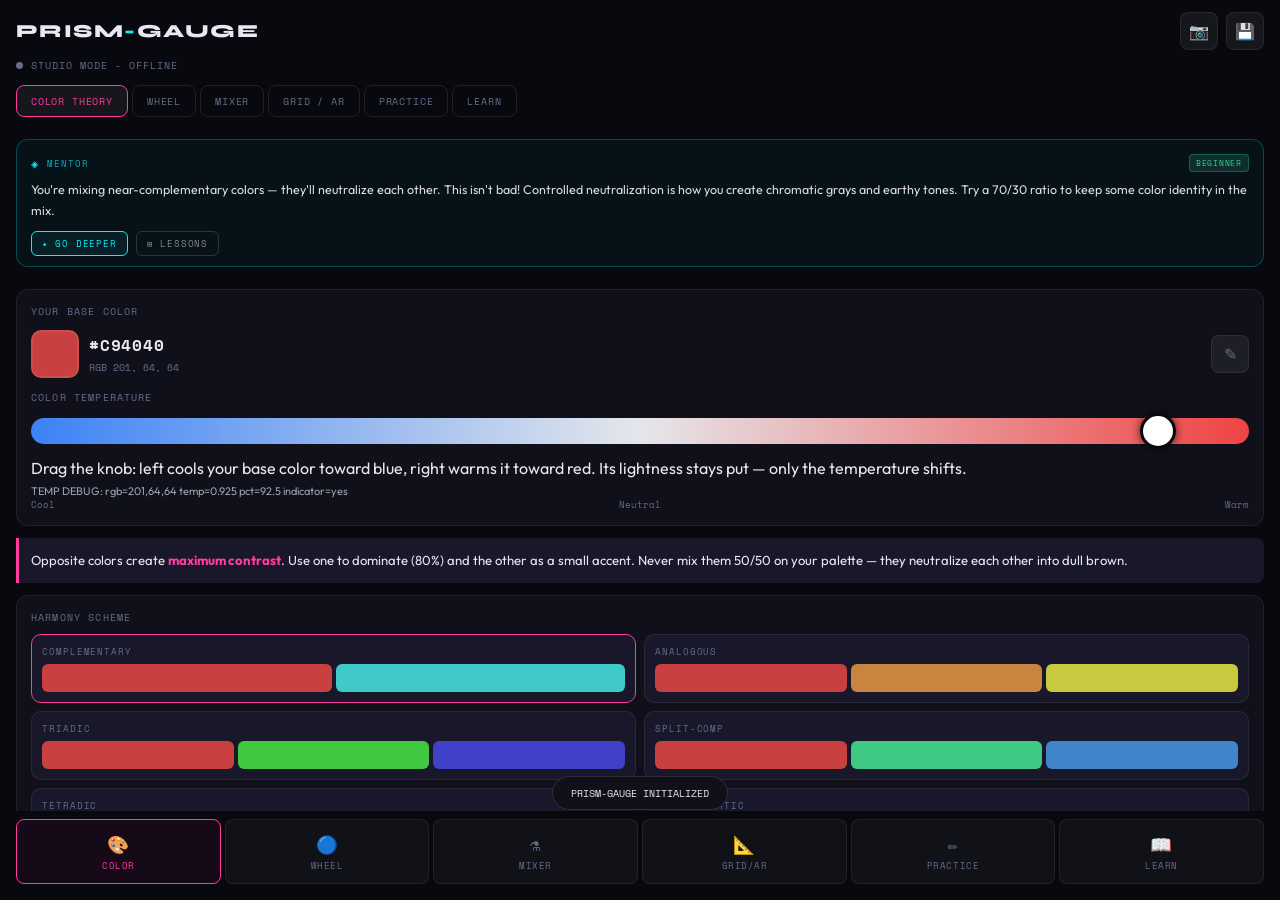
==== index.html @ 40da7574 "Make front-page temperature bar draggable: taller band, bigger knob, drag warms/cools base color" ====
<!DOCTYPE html>
<html lang="en">
<head>
  <meta charset="UTF-8">
  <meta name="viewport" content="width=device-width, initial-scale=1.0, maximum-scale=1.0, user-scalable=no">
  <meta name="apple-mobile-web-app-capable" content="yes">
  <meta name="theme-color" content="#08080f">
  <title>PRISM-GAUGE - Artist Intelligence System</title>
  <link rel="manifest" href="manifest.webmanifest">
  <link rel="icon" type="image/png" href="icons/icon-192.png">
  <link rel="apple-touch-icon" href="icons/icon-192.png">
  <link rel="preconnect" href="https://fonts.googleapis.com">
  <link href="https://fonts.googleapis.com/css2?family=Syne:wght@400;700;800&family=Space+Mono:ital,wght@0,400;0,700;1,400&family=Outfit:wght@300;400;600&display=swap" rel="stylesheet">
  <!-- No three.js: it was loaded from a CDN but never used anywhere in the
       app, and a CDN script is exactly what would break offline use. -->
  <link rel="stylesheet" href="css/tokens.css">
  <link rel="stylesheet" href="css/layout.css">
  <link rel="stylesheet" href="css/components.css?v=tempvisible2">
  <link rel="stylesheet" href="css/practice.css">
  <link rel="stylesheet" href="css/learn.css">

<style>
.temp-bar {
  position: relative !important;
  /* Taller band + a knob that sticks out above and below it, so a finger
     can actually grab it on a phone or tablet. */
  height: 26px !important;
  border-radius: 999px !important;
  overflow: visible !important;
  background: linear-gradient(90deg, #3b82f6 0%, #e5e7eb 50%, #ef4444 100%) !important;
  margin: 14px 0 !important;
  width: 100% !important;
  touch-action: none !important;
  cursor: grab !important;
}
.temp-bar:active { cursor: grabbing !important; }

#temp-indicator {
  position: absolute !important;
  top: 50% !important;
  /* left is set by JavaScript — do NOT add left here */
  width: 36px !important;
  height: 36px !important;
  border-radius: 50% !important;
  background: white !important;
  border: 3px solid #08080f !important;
  box-shadow: 0 0 10px rgba(0, 0, 0, 0.7) !important;
  pointer-events: auto !important;
  touch-action: none !important;
  transform: translate(-50%, -50%) !important;
  transition: left 0.4s ease !important;
  z-index: 99 !important;
}
#temp-indicator.temp-dragging { transition: none !important; }

/* ── MENTOR CARD ──────────────────────────────────────── */
.mentor-card {
  background: rgba(0,242,255,0.04);
  border: 1px solid rgba(0,242,255,0.25);
  border-radius: 12px;
  padding: 14px 14px 10px;
  margin: 10px 0;
  position: relative;
  transition: border-color 0.3s ease, box-shadow 0.3s ease;
}
.mentor-card.mentor-pulse {
  animation: mentor-pulse-anim 0.6s ease-out;
}
@keyframes mentor-pulse-anim {
  0%   { border-color: rgba(0,242,255,0.9); box-shadow: 0 0 16px rgba(0,242,255,0.35); }
  100% { border-color: rgba(0,242,255,0.25); box-shadow: none; }
}

.mentor-header {
  display: flex;
  align-items: center;
  gap: 8px;
  margin-bottom: 8px;
}
.mentor-icon {
  font-size: 0.75rem;
  color: var(--cyan, #00f2ff);
  font-family: var(--font-mono, 'Space Mono', monospace);
  letter-spacing: 0.05em;
}
.mentor-label {
  font-family: var(--font-mono, 'Space Mono', monospace);
  font-size: 0.55rem;
  text-transform: uppercase;
  letter-spacing: 0.12em;
  color: var(--cyan, #00f2ff);
  opacity: 0.7;
  flex: 1;
}
.mentor-level-badge {
  font-family: var(--font-mono, 'Space Mono', monospace);
  font-size: 0.48rem;
  letter-spacing: 0.1em;
  padding: 2px 6px;
  border-radius: 4px;
  text-transform: uppercase;
}
.mentor-level-beginner {
  background: rgba(52,211,153,0.15);
  color: #34d399;
  border: 1px solid rgba(52,211,153,0.3);
}
.mentor-level-intermediate {
  background: rgba(251,191,36,0.15);
  color: #fbbf24;
  border: 1px solid rgba(251,191,36,0.3);
}
.mentor-level-advanced {
  background: rgba(239,68,68,0.15);
  color: #ef4444;
  border: 1px solid rgba(239,68,68,0.3);
}

#mentor-tip-text {
  font-family: var(--font-body, 'Outfit', sans-serif);
  font-size: 0.78rem;
  line-height: 1.65;
  color: rgba(255,255,255,0.85);
  margin-bottom: 10px;
}

.mentor-actions {
  display: flex;
  gap: 8px;
  align-items: center;
}

#mentor-deep-btn {
  font-family: var(--font-mono, 'Space Mono', monospace);
  font-size: 0.55rem;
  text-transform: uppercase;
  letter-spacing: 0.1em;
  color: var(--cyan, #00f2ff);
  border: 1px solid var(--cyan, #00f2ff);
  background: rgba(0,242,255,0.06);
  border-radius: 6px;
  padding: 5px 10px;
  cursor: pointer;
  transition: background 0.2s, opacity 0.2s;
  white-space: nowrap;
}
#mentor-deep-btn:hover:not(.mentor-deep-offline) {
  background: rgba(0,242,255,0.15);
}
#mentor-deep-btn.mentor-deep-offline {
  opacity: 0.35;
  cursor: default;
  border-color: rgba(156,163,175,0.4);
  color: rgba(156,163,175,0.6);
}

#mentor-lesson-btn {
  font-family: var(--font-mono, 'Space Mono', monospace);
  font-size: 0.55rem;
  text-transform: uppercase;
  letter-spacing: 0.1em;
  color: rgba(255,255,255,0.5);
  border: 1px solid rgba(255,255,255,0.15);
  background: transparent;
  border-radius: 6px;
  padding: 5px 10px;
  cursor: pointer;
  transition: background 0.2s, color 0.2s;
  white-space: nowrap;
}
#mentor-lesson-btn:hover {
  background: rgba(255,255,255,0.06);
  color: rgba(255,255,255,0.8);
}

/* ── DEEP DIVE RESULT ─────────────────────────────────── */
#mentor-deep-result {
  display: none;
  margin-top: 12px;
  padding-top: 12px;
  border-top: 1px solid rgba(0,242,255,0.15);
  font-family: var(--font-body, 'Outfit', sans-serif);
  font-size: 0.76rem;
  line-height: 1.7;
  color: rgba(255,255,255,0.78);
}
#mentor-deep-result p {
  margin: 0 0 10px;
}
#mentor-deep-result p:last-child {
  margin-bottom: 0;
}
.mentor-thinking {
  color: var(--cyan, #00f2ff);
  opacity: 0.6;
  font-family: var(--font-mono, 'Space Mono', monospace);
  font-size: 0.6rem;
  letter-spacing: 0.08em;
  animation: mentor-blink 1.2s ease-in-out infinite;
}
@keyframes mentor-blink {
  0%,100% { opacity: 0.6; }
  50%      { opacity: 0.2; }
}
.mentor-error {
  color: rgba(239,68,68,0.7);
  font-size: 0.7rem;
}

/* ── LESSON PICKER OVERLAY ────────────────────────────── */
#lesson-picker {
  position: fixed;
  inset: 0;
  z-index: 200;
  background: rgba(8,8,15,0.92);
  backdrop-filter: blur(12px);
  display: flex;
  flex-direction: column;
  padding: 24px 20px 32px;
  transform: translateY(100%);
  transition: transform 0.35s cubic-bezier(0.4,0,0.2,1);
  overflow-y: auto;
}
#lesson-picker.open {
  transform: translateY(0);
}

.lesson-picker-header {
  display: flex;
  align-items: center;
  justify-content: space-between;
  margin-bottom: 6px;
}
.lesson-picker-title {
  font-family: var(--font-display, 'Syne', sans-serif);
  font-size: 1.1rem;
  font-weight: 800;
  letter-spacing: 0.05em;
  color: #fff;
}
.lesson-picker-sub {
  font-family: var(--font-mono, 'Space Mono', monospace);
  font-size: 0.58rem;
  color: rgba(255,255,255,0.35);
  letter-spacing: 0.08em;
  text-transform: uppercase;
  margin-bottom: 22px;
}
#lesson-picker-close {
  background: none;
  border: none;
  color: rgba(255,255,255,0.4);
  font-size: 1.2rem;
  cursor: pointer;
  padding: 4px 8px;
  line-height: 1;
}

.lesson-card {
  background: rgba(255,255,255,0.03);
  border: 1px solid rgba(255,255,255,0.1);
  border-radius: 12px;
  padding: 16px;
  margin-bottom: 12px;
  cursor: pointer;
  transition: border-color 0.2s, background 0.2s, transform 0.15s;
  display: flex;
  gap: 14px;
  align-items: flex-start;
}
.lesson-card:hover, .lesson-card:active {
  border-color: rgba(0,242,255,0.4);
  background: rgba(0,242,255,0.04);
  transform: translateY(-1px);
}
.lesson-card-icon {
  font-size: 1.4rem;
  flex-shrink: 0;
  margin-top: 2px;
  opacity: 0.85;
}
.lesson-card-body {}
.lesson-card-title {
  font-family: var(--font-display, 'Syne', sans-serif);
  font-size: 0.88rem;
  font-weight: 700;
  color: #fff;
  margin-bottom: 4px;
}
.lesson-card-desc {
  font-family: var(--font-body, 'Outfit', sans-serif);
  font-size: 0.72rem;
  line-height: 1.5;
  color: rgba(255,255,255,0.45);
}
.lesson-card-steps {
  font-family: var(--font-mono, 'Space Mono', monospace);
  font-size: 0.5rem;
  color: var(--cyan, #00f2ff);
  opacity: 0.6;
  text-transform: uppercase;
  letter-spacing: 0.1em;
  margin-top: 6px;
}

/* ── LESSON STEP OVERLAY ──────────────────────────────── */
#lesson-overlay {
  position: fixed;
  bottom: 0;
  left: 0;
  right: 0;
  z-index: 210;
  background: rgba(8,8,15,0.97);
  border-top: 1px solid rgba(0,242,255,0.2);
  padding: 20px 20px 28px;
  transform: translateY(100%);
  transition: transform 0.35s cubic-bezier(0.4,0,0.2,1);
  max-height: 68vh;
  overflow-y: auto;
}
#lesson-overlay.open {
  transform: translateY(0);
}

.lesson-overlay-header {
  display: flex;
  align-items: center;
  justify-content: space-between;
  margin-bottom: 14px;
}
#lesson-title {
  font-family: var(--font-mono, 'Space Mono', monospace);
  font-size: 0.58rem;
  text-transform: uppercase;
  letter-spacing: 0.12em;
  color: var(--cyan, #00f2ff);
  opacity: 0.7;
}
#lesson-close-btn {
  background: none;
  border: none;
  color: rgba(255,255,255,0.35);
  font-size: 1rem;
  cursor: pointer;
  padding: 2px 6px;
}

.lesson-progress {
  display: flex;
  gap: 5px;
  margin-bottom: 16px;
  align-items: center;
}
.lesson-dot {
  width: 20px;
  height: 3px;
  border-radius: 2px;
  background: rgba(255,255,255,0.15);
  transition: background 0.3s, width 0.3s;
}
.lesson-dot.done {
  background: rgba(0,242,255,0.35);
}
.lesson-dot.active {
  background: var(--cyan, #00f2ff);
  width: 32px;
}

#lesson-step-title {
  font-family: var(--font-display, 'Syne', sans-serif);
  font-size: 1rem;
  font-weight: 700;
  color: #fff;
  margin-bottom: 10px;
  line-height: 1.3;
}
#lesson-step-content {
  font-family: var(--font-body, 'Outfit', sans-serif);
  font-size: 0.8rem;
  line-height: 1.7;
  color: rgba(255,255,255,0.78);
  margin-bottom: 14px;
}
#lesson-step-action {
  background: rgba(0,242,255,0.05);
  border: 1px solid rgba(0,242,255,0.15);
  border-left: 3px solid var(--cyan, #00f2ff);
  border-radius: 8px;
  padding: 10px 12px;
  font-family: var(--font-body, 'Outfit', sans-serif);
  font-size: 0.73rem;
  line-height: 1.55;
  color: rgba(255,255,255,0.65);
  margin-bottom: 18px;
}
.lesson-action-icon {
  color: var(--cyan, #00f2ff);
  margin-right: 4px;
}

.lesson-nav {
  display: flex;
  gap: 10px;
  align-items: center;
}
#lesson-prev-btn {
  font-family: var(--font-mono, 'Space Mono', monospace);
  font-size: 0.58rem;
  text-transform: uppercase;
  letter-spacing: 0.08em;
  color: rgba(255,255,255,0.4);
  border: 1px solid rgba(255,255,255,0.12);
  background: transparent;
  border-radius: 8px;
  padding: 8px 14px;
  cursor: pointer;
  transition: background 0.2s;
}
#lesson-prev-btn:hover {
  background: rgba(255,255,255,0.05);
  color: rgba(255,255,255,0.7);
}
#lesson-next-btn {
  flex: 1;
  font-family: var(--font-mono, 'Space Mono', monospace);
  font-size: 0.6rem;
  text-transform: uppercase;
  letter-spacing: 0.1em;
  color: #08080f;
  background: var(--cyan, #00f2ff);
  border: none;
  border-radius: 8px;
  padding: 10px 18px;
  cursor: pointer;
  font-weight: 700;
  transition: opacity 0.2s, transform 0.15s;
}
#lesson-next-btn:hover {
  opacity: 0.88;
  transform: translateY(-1px);
}
#lesson-next-btn:active {
  transform: translateY(0);
}
</style>
</head>
<body>
<div id="app">
  <video id="video-bg" autoplay muted playsinline></video>
  <div id="canvas-container"></div>
  <div id="horizon-line"></div>
  <div id="hud">
    <div>
      <div class="top-bar">
        <div class="wordmark">PRISM<span>-</span>GAUGE</div>
        <div class="top-actions">
          <button class="icon-btn" id="ar-btn" title="AR Lens">📷</button>
          <button class="icon-btn" id="save-btn" title="Save Palette">💾</button>
        </div>
      </div>
      <div class="status-strip">
        <div class="status-dot" id="status-dot"></div>
        <div id="mode-indicator">STUDIO MODE - OFFLINE</div>
      </div>
      <div class="tab-nav">
        <button class="tab-btn active" data-tab="color">Color Theory</button>
        <button class="tab-btn" data-tab="wheel">Wheel</button>
        <button class="tab-btn" data-tab="mixer">Mixer</button>
        <button class="tab-btn" data-tab="grid">Grid / AR</button>
        <button class="tab-btn" data-tab="practice">Practice</button>
        <button class="tab-btn" data-tab="learn">Learn</button>
      </div>
    </div>

    <div id="main-panel">

      <!-- ── COLOR TAB ─────────────────────────────────────── -->
      <div class="tab-panel active" id="tab-color">

        <!-- Mentor Card -->
        <div class="mentor-card" id="mentor-tip-card">
          <div class="mentor-header">
            <span class="mentor-icon">◈</span>
            <span class="mentor-label">Mentor</span>
            <span class="mentor-level-badge mentor-level-beginner" id="mentor-level-badge">Beginner</span>
          </div>
          <div id="mentor-tip-text">Tap a color or harmony scheme to get real-time painting guidance.</div>
          <div id="mentor-deep-result"></div>
          <div class="mentor-actions">
            <button id="mentor-deep-btn" class="mentor-deep-offline">✦ Go Deeper</button>
            <button id="mentor-lesson-btn">⊞ Lessons</button>
          </div>
        </div>

        <div class="card">
          <div class="card-title">Your Base Color</div>
          <div class="color-info-row">
            <div class="color-swatch-big" id="base-swatch"></div>
            <div class="color-values">
              <div class="color-hex" id="base-hex">#C94040</div>
              <div class="color-rgb" id="base-rgb">RGB 201, 64, 64</div>
            </div>
            <button class="icon-btn" id="edit-base-btn">✎</button>
          </div>
          <div class="temp-bar-wrap">
            <div class="card-title" style="margin-top:12px;margin-bottom:4px">Color Temperature</div>
            <div class="temp-bar" id="temp-bar" role="slider" aria-label="Color temperature: drag to warm or cool the base color" aria-valuemin="0" aria-valuemax="100"><div id="temp-indicator"></div></div>
            <p class="prac-note" style="margin-top:2px">Drag the knob: left cools your base color toward blue, right warms it toward red. Its lightness stays put — only the temperature shifts.</p>
            <div id="temp-debug" style="font-size:11px;color:#9ca3af;margin-top:6px;">TEMP DEBUG: waiting</div>
            <div class="temp-labels"><span>Cool</span><span>Neutral</span><span>Warm</span></div>
          </div>
        </div>

        <div class="theory-card" id="theory-box">
          <p id="theory-text">Tap a harmony scheme below to learn how colors interact in painting.</p>
        </div>

        <div class="card">
          <div class="card-title">Harmony Scheme</div>
          <div class="scheme-grid" id="scheme-grid"></div>
        </div>

        <div class="card">
          <div class="card-title">Active Palette - tap to copy</div>
          <div class="palette-strip" id="palette-strip"></div>
        </div>

        <div class="card" id="saved-palettes-card" style="display:none">
          <div class="card-title">Saved Palettes</div>
          <div id="saved-list"></div>
        </div>

      </div>

      <!-- ── WHEEL TAB ─────────────────────────────────────── -->
      <div class="tab-panel" id="tab-wheel">

        <!-- Mentor Card (shared instance moves here via JS) -->
        <div class="card" style="align-items:center">
          <div class="card-title">Interactive Color Wheel - tap to pick</div>
          <canvas id="color-wheel-canvas" width="260" height="260"></canvas>
          <div class="color-info-row" style="margin-top:14px;width:100%">
            <div class="color-swatch-big" id="wheel-swatch"></div>
            <div class="color-values">
              <div class="color-hex" id="wheel-hex">-</div>
              <div class="color-rgb" id="wheel-rgb">Tap the wheel</div>
            </div>
            <button class="icon-btn" id="set-base-wheel-btn" style="width:auto;padding:0 10px;font-size:0.55rem;font-family:var(--font-mono)">SET BASE</button>
          </div>
        </div>

        <div class="theory-card" style="border-color:var(--cyan,#00f2ff)">
          <p>The wheel shows <strong>Hue</strong> around the edge, <strong>Saturation</strong> toward center, and <strong>Brightness</strong> radiating outward. Artists who understand the wheel stop guessing — they <em>navigate</em>.</p>
        </div>

        <!-- Wheel Mentor Tip -->
        <div class="mentor-card" id="mentor-tip-card-wheel">
          <div class="mentor-header">
            <span class="mentor-icon">◈</span>
            <span class="mentor-label">Mentor</span>
            <span class="mentor-level-badge mentor-level-beginner" id="mentor-level-badge-wheel">Beginner</span>
          </div>
          <div id="mentor-tip-text-wheel">Tap the wheel to pick a color. Your mentor will respond to what you choose.</div>
          <div id="mentor-deep-result-wheel"></div>
          <div class="mentor-actions">
            <button id="mentor-deep-btn-wheel" class="mentor-deep-offline" onclick="MENTOR.goDeeper('wheel')">✦ Go Deeper</button>
          </div>
        </div>

      </div>

      <!-- ── MIXER TAB ─────────────────────────────────────── -->
      <div class="tab-panel" id="tab-mixer">

        <div class="card">
          <div class="card-title">Mix Two Colors - like real paint</div>
          <div class="mixer-targets">
            <div class="mix-input" id="mix-a-swatch"><label>COLOR A</label></div>
            <div class="mix-plus">+</div>
            <div class="mix-input" id="mix-b-swatch"><label>COLOR B</label></div>
          </div>
          <div class="ratio-slider-wrap">
            <div class="ratio-label">
              <span id="ratio-a-label">A 50%</span>
              <span id="ratio-b-label">B 50%</span>
            </div>
            <input type="range" id="mix-ratio" min="0" max="100" value="50">
          </div>
          <div class="mix-result">
            <div class="mix-result-swatch" id="mix-result-swatch"></div>
            <div class="mix-result-info">
              <div class="color-hex" id="mix-result-hex" style="font-size:0.9rem">-</div>
              <div class="color-rgb" id="mix-result-rgb">RGB -</div>
              <button id="set-base-mix-btn" style="margin-top:6px;font-family:var(--font-mono);font-size:0.58rem;text-transform:uppercase;letter-spacing:0.08em;color:var(--cyan);border:1px solid var(--cyan);border-radius:6px;padding:4px 8px;background:none;cursor:pointer">Set as Base</button>
            </div>
          </div>
        </div>

        <!-- Mixer Mentor Tip -->
        <div class="mentor-card" id="mentor-tip-card-mixer">
          <div class="mentor-header">
            <span class="mentor-icon">◈</span>
            <span class="mentor-label">Mentor</span>
            <span class="mentor-level-badge mentor-level-beginner" id="mentor-level-badge-mixer">Beginner</span>
          </div>
          <div id="mentor-tip-text-mixer">Adjust the ratio or pick new colors — your mentor reads the mix and responds.</div>
          <div id="mentor-deep-result-mixer"></div>
          <div class="mentor-actions">
            <button id="mentor-deep-btn-mixer" class="mentor-deep-offline" onclick="MENTOR.goDeeper('mixer')">✦ Go Deeper</button>
          </div>
        </div>

        <div class="theory-card" style="border-color:var(--green,#4ade80)">
          <p>This simulates <strong>subtractive color mixing</strong> using the Kubelka-Munk model — how pigments actually blend. Use this to predict what happens <em>on your palette</em>, not your screen.</p>
        </div>

        <div class="card">
          <div class="card-title">Value Scale - Tints and Shades</div>
          <div id="value-scale" style="display:flex;gap:4px;height:36px;border-radius:8px;overflow:hidden"></div>
          <p class="learn-why-note">Why it changes: adding white bounces more light back, so a tint reads lighter and softer. Adding black soaks light up, so a shade reads darker and heavier. Full lesson: Learn → Lesson 1, Tint vs Shade.</p>
        </div>

      </div>

      <!-- ── GRID TAB ───────────────────────────────────────── -->
      <div class="tab-panel" id="tab-grid">

        <div class="card">
          <div class="card-title">Perspective Grid Mode</div>
          <div class="grid-tools-row">
            <button class="grid-tool-btn active" data-grid="perspective"><span class="icon">⊞</span>Perspective</button>
            <button class="grid-tool-btn" data-grid="organic"><span class="icon">◎</span>Organic</button>
            <button class="grid-tool-btn" data-grid="isometric"><span class="icon">⬡</span>Isometric</button>
            <button class="grid-tool-btn" data-grid="golden"><span class="icon">φ</span>Golden</button>
          </div>
        </div>

        <!-- Grid Mentor Tip -->
        <div class="mentor-card" id="mentor-tip-card-grid">
          <div class="mentor-header">
            <span class="mentor-icon">◈</span>
            <span class="mentor-label">Mentor</span>
            <span class="mentor-level-badge mentor-level-beginner" id="mentor-level-badge-grid">Beginner</span>
          </div>
          <div id="mentor-tip-text-grid">Select a grid type and your mentor will explain how to use it in your painting.</div>
          <div id="mentor-deep-result-grid"></div>
          <div class="mentor-actions">
            <button id="mentor-deep-btn-grid" class="mentor-deep-offline" onclick="MENTOR.goDeeper('grid')">✦ Go Deeper</button>
          </div>
        </div>

        <div class="card">
          <div class="card-title">Grid Controls</div>
          <div class="slider-row">
            <div class="slider-item">
              <label><span>Opacity</span><span id="opac-val">70%</span></label>
              <input type="range" id="grid-opacity" min="0" max="100" value="70">
            </div>
            <div class="slider-item">
              <label><span>Scale</span><span id="scale-val">1.0x</span></label>
              <input type="range" id="grid-scale" min="5" max="30" value="10">
            </div>
          </div>
        </div>

        <button class="freeze-btn" id="freeze-btn">⬡ FREEZE FRAME</button>

        <div class="card">
          <div class="card-title">AR Lens</div>
          <button id="ar-toggle-btn" style="width:100%;padding:12px;background:rgba(0,242,255,0.06);border:1px solid var(--cyan);border-radius:var(--radius-sm);font-family:var(--font-mono);font-size:0.7rem;text-transform:uppercase;letter-spacing:0.1em;color:var(--cyan);cursor:pointer">Toggle AR Lens</button>
          <p style="margin-top:8px;font-family:var(--font-mono);font-size:0.6rem;color:var(--muted);line-height:1.6">Point camera at your drawing surface. Grid locks to your room perspective. Hit FREEZE to lock position and sketch.</p>
        </div>

      </div>

      <div class="tab-panel" id="tab-practice">
        <div class="prac-escape">
          <span class="prac-escape-label">Always here — even when the photo fills the screen</span>
          <button class="prac-btn" id="prac-reset-view" type="button">⤺ Reset view</button>
          <label class="prac-note" style="display:flex;align-items:center;gap:8px">Frame size <span id="prac-frame-size-val">65%</span>
            <input type="range" class="prac-slider" id="prac-frame-size" min="40" max="100" value="65" style="width:120px">
          </label>
          <button class="prac-btn" id="prac-zen-exit2" type="button">Exit Zen</button>
        </div>
        <div class="card prac-controls" id="prac-controls">
          <div class="card-title">Practice — Photo, Grid &amp; Perspective</div>
          <details class="prac-help" open>
            <summary>How to use this — tap to hide or show</summary>
            <ol>
              <li><b>Start with a photo:</b> tap Import photo to pick one, or Take photo to shoot one. It fits inside the frame without stretching.</li>
              <li><b>Set the frame shape:</b> pick Portrait or Landscape, then a paper size (9:16, 4:5, 1:1, 4:3, 16:9, A4). This only changes the frame shape.</li>
              <li><b>Use the grid to see proportions:</b> Divisions sets how many boxes across, Labels turns the A, B, C / 1, 2, 3 letters on or off, and color + opacity make the grid easier to see over your photo.</li>
              <li><b>Find the perspective:</b> pick 1-point, 2-point, or 3-point. Drag the green Horizon handle up or down — that line is your eye level. Drag the blue VP handles to where the parallel lines in your photo would meet. A VP can go off the edge of the photo on purpose; that is how real vanishing points work.</li>
              <li><b>Draw, then finish:</b> sketch over the photo with the pencil, tap Lock when you are happy so nothing moves by accident, Zen mode hides everything but the picture, and Export PNG saves photo + grid + guides + sketch as one picture.</li>
            </ol>
            <p class="prac-note">Quick rule from your lessons: the horizon line is eye level, farther things get smaller and closer to the horizon, and every vanishing point for a level scene sits on the horizon.</p>
          </details>
          <div class="prac-row">
            <button class="prac-btn" id="prac-photo-btn" type="button">📷 Import photo</button>
            <button class="prac-btn" id="prac-camera-btn" type="button">📸 Take photo</button>
            <input type="file" id="prac-photo-input" class="prac-file" accept="image/*" style="position:absolute;width:1px;height:1px;opacity:0;overflow:hidden">
            <input type="file" id="prac-camera-input" class="prac-file" accept="image/*" capture="environment" style="position:absolute;width:1px;height:1px;opacity:0;overflow:hidden">
          </div>
          <div>
            <div class="card-title">Paper / frame</div>
            <div class="prac-row">
              <button class="prac-orient-btn active" id="prac-orient-portrait" type="button">Portrait</button>
              <button class="prac-orient-btn" id="prac-orient-landscape" type="button">Landscape</button>
            </div>
            <div class="prac-row" style="margin-top:8px">
              <button class="prac-size-btn active" type="button" data-prac-aspect="0.5625">9:16</button>
              <button class="prac-size-btn" type="button" data-prac-aspect="0.8">4:5</button>
              <button class="prac-size-btn" type="button" data-prac-aspect="1">1:1</button>
              <button class="prac-size-btn" type="button" data-prac-aspect="1.3333">4:3</button>
              <button class="prac-size-btn" type="button" data-prac-aspect="1.7778">16:9</button>
              <button class="prac-size-btn" type="button" data-prac-aspect="0.7071">A4</button>
            </div>
            <p class="prac-note">Paper sizes set the frame shape only (aspect ratio). Your photo is fitted inside without stretching.</p>
          </div>
          <div>
            <div class="card-title">Grid overlay</div>
            <div class="slider-item">
              <label><span>Divisions across</span><span id="prac-divisions-val">6</span></label>
              <input type="range" class="prac-slider" id="prac-divisions" min="2" max="20" value="6">
            </div>
            <div class="prac-row">
              <label class="prac-btn"><input type="checkbox" id="prac-labels-toggle" checked> Labels (A, B, C / 1, 2, 3)</label>
              <select class="prac-select" id="prac-grid-color" aria-label="Grid color">
                <option value="#ffffff" selected>Grid: White</option>
                <option value="#000000">Grid: Black</option>
                <option value="#ff3c3c">Grid: Red</option>
                <option value="#00f2ff">Grid: Cyan</option>
                <option value="#f5c842">Grid: Gold</option>
              </select>
            </div>
            <div class="slider-item">
              <label><span>Grid opacity</span><span id="prac-grid-opacity-val">70%</span></label>
              <input type="range" class="prac-slider" id="prac-grid-opacity" min="10" max="100" value="70">
            </div>
          </div>
          <div>
            <div class="card-title">Perspective guides</div>
            <div class="prac-row">
              <select class="prac-select" id="prac-guide-mode" aria-label="Perspective mode">
                <option value="1" selected>1-point</option>
                <option value="2">2-point</option>
                <option value="3">3-point</option>
              </select>
              <select class="prac-select" id="prac-guide-color" aria-label="Guide color">
                <option value="#00f2ff" selected>Guides: Cyan</option>
                <option value="#ff3ca0">Guides: Magenta</option>
                <option value="#f5c842">Guides: Gold</option>
                <option value="#39ff85">Guides: Green</option>
                <option value="#ffffff">Guides: White</option>
              </select>
              <label class="prac-btn"><input type="checkbox" id="prac-guides-toggle" checked> Show guides</label>
            </div>
            <div class="slider-item">
              <label><span>Horizon line (height)</span><span id="prac-horizon-val">50%</span></label>
              <input type="range" class="prac-slider" id="prac-horizon-slider" min="0" max="100" value="50">
            </div>
            <p class="prac-note">Drag the green horizon handle, or a blue vanishing-point handle. Vanishing points can be dragged off the photo — they live in an extended space around the frame, not clamped to it.</p>
          </div>
          <div>
            <div class="card-title">Draw over &amp; finish</div>
            <div class="prac-row">
              <button class="prac-btn active" data-prac-tool="move" type="button">✋ Move (drag points)</button>
              <button class="prac-btn" data-prac-tool="sketch" type="button">✏️ Sketch (draw)</button>
            </div>
            <p class="prac-note">Move mode is the default: drag the horizon and vanishing points, and a finger on the photo scrolls the page. Switch to Sketch only when you want to draw — sketching cannot trap the page then.</p>
            <div class="prac-row">
              <select class="prac-select" id="prac-sketch-color" aria-label="Pencil color">
                <option value="#ff3ca0" selected>Pencil: Magenta</option>
                <option value="#ffffff">Pencil: White</option>
                <option value="#000000">Pencil: Black</option>
                <option value="#00f2ff">Pencil: Cyan</option>
                <option value="#f5c842">Pencil: Gold</option>
                <option value="#39ff85">Pencil: Green</option>
              </select>
              <button class="prac-btn" id="prac-sketch-clear" type="button">Clear sketch</button>
            </div>
            <div class="prac-row" style="margin-top:8px">
              <button class="prac-btn" id="prac-lock-btn" type="button">🔓 Unlock</button>
              <button class="prac-btn" id="prac-zen-btn" type="button">Zen mode</button>
              <button class="prac-btn" id="prac-export-btn" type="button">⬇ Export PNG</button>
            </div>
            <div class="prac-status" id="prac-status">Import a photo to begin.</div>
          </div>
        </div>
        <button class="prac-zen-exit" id="prac-zen-exit" type="button">Tap to exit Zen mode</button>
        <div class="card" style="padding:0">
          <div class="prac-frame" id="prac-frame" style="aspect-ratio: 9 / 16">
            <canvas id="prac-photo-canvas"></canvas>
            <canvas id="prac-overlay-canvas"></canvas>
            <canvas id="prac-sketch-canvas"></canvas>
            <div id="prac-vp-layer" style="position:absolute;inset:0;overflow:visible;pointer-events:none"></div>
          </div>
        </div>
        <div class="prac-quickbar">
          <button class="prac-btn active" data-prac-tool="move" type="button">✋ Move</button>
          <button class="prac-btn" data-prac-tool="sketch" type="button">✏️ Sketch</button>
          <button class="prac-btn" id="prac-lock-btn2" type="button">🔓 Unlock</button>
          <button class="prac-btn" id="prac-zen-btn2" type="button">Zen mode</button>
          <button class="prac-btn" id="prac-export-btn2" type="button">⬇ Export PNG</button>
        </div>
        <p class="prac-note">Want the why behind this? Open the Learn tab — Lesson 4 walks through horizon and vanishing points. All work stays on this device; nothing is uploaded.</p>
      </div>

      <!-- ── LEARN TAB ───────────────────────────────────────── -->
      <div class="tab-panel" id="tab-learn">
        <div class="card">
          <div class="card-title">Learn — taught by using it</div>
          <p class="learn-why-note" style="margin-top:0">Short lessons you do, not just read. Try each one with the real tools, then mark it tried. Your progress stays on this device only.</p>
          <div class="learn-progress" id="learn-progress">0 of 6 tried</div>
        </div>

        <div class="card learn-card" id="learn-card-tint">
          <h3>Lesson 1 — Tint vs Shade</h3>
          <p>A tint is your colour plus white. A shade is your colour plus black. They are not the same kind of change, and that is why they look different.</p>
          <label class="learn-why-note" for="learn-tint-base">Pick a base colour, then drag:</label>
          <input type="color" class="learn-color" id="learn-tint-base" value="#c94040">
          <input type="range" class="learn-slider" id="learn-tint-slider" min="-100" max="100" value="0">
          <div class="learn-swatch-row"><div class="learn-swatch" id="learn-tint-result"></div></div>
          <p id="learn-tint-explain">This is your base colour, untouched. Drag either way to see the why.</p>
          <p><b>Why it changes:</b> white bounces more light back, so a tint reads lighter and softer. Black soaks light up, so a shade reads darker and heavier. That is the whole trick — you are changing how much light comes back to the eye.</p>
          <button class="learn-btn" id="learn-done-tint" type="button">Mark as tried</button>
        </div>

        <div class="card learn-card" id="learn-card-acrylic">
          <h3>Lesson 2 — The acrylic truth, and its cousins</h3>
          <p><b>Acrylic dries darker.</b> So mix a touch lighter than the colour you actually want, on purpose. If you match it wet, it will land darker than you planned once it dries. This is the one that trips up almost everybody at first.</p>
          <p><b>Watercolour goes the other way:</b> it dries lighter, because the water leaves and the pigment sits thinner on the paper. Paint it a touch darker than your target.</p>
          <p><b>Gouache dries matte and flatter:</b> it loses some of its wet shine and can read a little lighter and duller dry. Judge a gouache colour once it is dry, not while it is still wet on the palette.</p>
          <button class="learn-btn" id="learn-done-acrylic" type="button">Mark as tried</button>
        </div>

        <div class="card learn-card" id="learn-card-depth">
          <h3>Lesson 3 — Warm advances, cool recedes</h3>
          <p>Pick a colour and watch what distance does to it. Near things show the colour at full strength, warm and saturated. Far things sit behind air, so they come back lighter, cooler, and duller. That is not a style choice — it is how eyes read depth.</p>
          <label class="learn-why-note" for="learn-depth-base">Pick a base colour:</label>
          <input type="color" class="learn-color" id="learn-depth-base" value="#c94040">
          <div class="learn-swatch-row">
            <div class="learn-swatch" id="learn-depth-near"></div>
            <div class="learn-swatch" id="learn-depth-mid"></div>
            <div class="learn-swatch" id="learn-depth-far"></div>
          </div>
          <p><b>The rule, plain:</b> the farther it is, the lighter, cooler, and duller it gets. Use that when you choose a palette for a scene with depth — do not paint the far hills the same colour as the near tree.</p>
          <button class="learn-btn" id="learn-done-depth" type="button">Mark as tried</button>
        </div>

        <div class="card learn-card" id="learn-card-horizon">
          <h3>Lesson 4 — Horizon = eye level</h3>
          <p>The horizon line is not where the sky meets the earth. It is your eye level. Stand up and it rises; crouch down and it drops. Everything in a level scene points at it.</p>
          <ul>
            <li>Every vanishing point for a level scene sits <b>on</b> the horizon. A point floating off it means the drawing mixed two viewpoints.</li>
            <li>Farther things get <b>smaller</b> and <b>closer to the horizon line</b>.</li>
            <li>Where the horizon cuts a person tells you where the viewer stood — waist height means standing, knee height means low down.</li>
          </ul>
          <button class="learn-btn" id="learn-try-practice" type="button">Try it in Practice →</button>
          <button class="learn-btn" id="learn-done-horizon" type="button">Mark as tried</button>
        </div>

        <div class="card learn-card" id="learn-card-where">
          <h3>Lesson 5 — When and where a colour belongs</h3>
          <p>Choosing a colour is really choosing a job for it. Ask where it sits, what light it is in, and what feeling it has to carry — then modify it for that job.</p>
          <ul>
            <li><b>Foreground</b> needs warmth, saturation, and contrast. That is what pulls the eye forward.</li>
            <li><b>Background</b> needs cool, light, and dull. That is what lets it fall back.</li>
            <li><b>Light</b> warms a colour; <b>shadow</b> cools it and dulls it. Do not just add black for a shadow — shift it cooler too.</li>
          </ul>
          <div class="learn-example">
            <b>Example 1 — a landscape:</b> near tree, deep warm green with strong darks; far hills, pale blue-green, almost grey. Same family, different jobs.
            <div class="learn-swatch-row">
              <div class="learn-swatch" style="background:#2e5d23"><span>Near tree</span><span>#2E5D23</span></div>
              <div class="learn-swatch" style="background:#9db8ad"><span>Far hills</span><span>#9DB8AD</span></div>
            </div>
          </div>
          <div class="learn-example">
            <b>Example 2 — skin in light and shadow:</b> lit skin, warm peach; shadowed skin, cooler and duller — not just the same colour darkened.
            <div class="learn-swatch-row">
              <div class="learn-swatch" style="background:#e8b08a"><span>Lit skin</span><span>#E8B08A</span></div>
              <div class="learn-swatch" style="background:#8a6a72"><span>Shadow skin</span><span>#8A6A72</span></div>
            </div>
          </div>
          <div class="learn-example">
            <b>Example 3 — a moody night street:</b> one dominant cool blue for the mood, with one small warm accent — a lit window — doing all the talking.
            <div class="learn-swatch-row">
              <div class="learn-swatch" style="background:#22354f"><span>Night blue</span><span>#22354F</span></div>
              <div class="learn-swatch" style="background:#f5c842"><span>Lit window</span><span>#F5C842</span></div>
            </div>
          </div>
          <button class="learn-btn" id="learn-done-where" type="button">Mark as tried</button>
        </div>

        <div class="card learn-card" id="learn-card-truths">
          <h3>Lesson 6 — Studio truths</h3>
          <p>The little things people rarely say out loud, but working painters live by.</p>
          <ul>
            <li><b>Never mix complements 50/50.</b> Equal parts of opposite colours cancel each other into dull brown-grey. Use one to dominate (about 80%) and the other as a small accent.</li>
            <li><b>Test a mixed colour on scrap first.</b> What looks right on the palette can read completely different on the paper or canvas, especially once it dries.</li>
            <li><b>Dark colours read darker in a large area.</b> A dark swatch that looks fine small will feel much heavier across a whole wall or sky. Mix it a touch lighter than you think.</li>
            <li><b>One dominant colour, the rest accents.</b> Pick one colour to lead and let the others support it. Two colours fighting for the lead is how a painting gets noisy.</li>
            <li><b>Squint at your work.</b> Squinting kills the detail and leaves the big value shapes. If the picture still reads when squinted, the values are right.</li>
          </ul>
          <button class="learn-btn" id="learn-done-truths" type="button">Mark as tried</button>
        </div>
      </div>

    </div><!-- /main-panel -->

    <nav class="bottom-nav">
      <button class="nav-btn active" data-tab="color"><span class="nav-icon">🎨</span>Color</button>
      <button class="nav-btn" data-tab="wheel"><span class="nav-icon">🔵</span>Wheel</button>
      <button class="nav-btn" data-tab="mixer"><span class="nav-icon">⚗️</span>Mixer</button>
      <button class="nav-btn" data-tab="grid"><span class="nav-icon">📐</span>Grid/AR</button>
      <button class="nav-btn" data-tab="practice"><span class="nav-icon">✏️</span>Practice</button>
      <button class="nav-btn" data-tab="learn"><span class="nav-icon">📖</span>Learn</button>
    </nav>
  </div><!-- /hud -->
</div><!-- /app -->

<!-- ── COLOR PICKER POPUP ──────────────────────────────────── -->
<div id="color-picker-popup">
  <div class="picker-sheet">
    <h3 id="picker-title">Pick a Color</h3>
    <div class="native-picker-wrap">
      <input type="color" id="native-picker" value="#C94040">
      <div class="picker-hex-display" id="picker-hex-display">#C94040</div>
    </div>
    <button class="picker-close" id="picker-close-btn">Done</button>
  </div>
</div>

<!-- ── TOAST ───────────────────────────────────────────────── -->
<div id="toast"></div>

<!-- ── LESSON PICKER SHEET ────────────────────────────────── -->
<div id="lesson-picker">
  <div class="lesson-picker-header">
    <div class="lesson-picker-title">LESSONS</div>
    <button id="lesson-picker-close">✕</button>
  </div>
  <div class="lesson-picker-sub">Guided paths — 5 steps each</div>

  <div class="lesson-card" data-lesson="value_foundation">
    <div class="lesson-card-icon">◐</div>
    <div class="lesson-card-body">
      <div class="lesson-card-title">The Value Foundation</div>
      <div class="lesson-card-desc">Why value beats color every time — the single most important thing in painting.</div>
      <div class="lesson-card-steps">5 steps · All levels</div>
    </div>
  </div>

  <div class="lesson-card" data-lesson="temperature_mood">
    <div class="lesson-card-icon">◑</div>
    <div class="lesson-card-body">
      <div class="lesson-card-title">Temperature & Mood</div>
      <div class="lesson-card-desc">How warm and cool create depth, atmosphere, and emotional resonance.</div>
      <div class="lesson-card-steps">5 steps · All levels</div>
    </div>
  </div>

  <div class="lesson-card" data-lesson="mixing_without_mud">
    <div class="lesson-card-icon">⚗</div>
    <div class="lesson-card-body">
      <div class="lesson-card-title">Mixing Without Mud</div>
      <div class="lesson-card-desc">The physics of pigment — why colors go muddy and how to stay clean.</div>
      <div class="lesson-card-steps">5 steps · All levels</div>
    </div>
  </div>

  <div class="lesson-card" data-lesson="composition_essentials">
    <div class="lesson-card-icon">⊞</div>
    <div class="lesson-card-body">
      <div class="lesson-card-title">Composition Essentials</div>
      <div class="lesson-card-desc">How to arrange elements so the eye moves where you want it to go.</div>
      <div class="lesson-card-steps">5 steps · All levels</div>
    </div>
  </div>
</div>

<!-- ── LESSON STEP OVERLAY ────────────────────────────────── -->
<div id="lesson-overlay">
  <div class="lesson-overlay-header">
    <div id="lesson-title">Lesson</div>
    <button id="lesson-close-btn">✕</button>
  </div>
  <div class="lesson-progress" id="lesson-progress"></div>
  <div id="lesson-step-title"></div>
  <div id="lesson-step-content"></div>
  <div id="lesson-step-action"></div>
  <div class="lesson-nav">
    <button id="lesson-prev-btn">← Back</button>
    <button id="lesson-next-btn">Next →</button>
  </div>
</div>

<!-- ── SCRIPTS ─────────────────────────────────────────────── -->
<script src="js/color-math.js"></script>
<script src="js/wheel.js"></script>
<script src="js/mentor.js"></script>
<script src="js/practice.js"></script>
<script src="js/learn.js"></script>
<script src="js/app.js?v=mentor1"></script>
<script src="js/temp-slider.js"></script>
<script>
  // Offline: register the service worker immediately (not on window load),
  // so Chrome's install check sees an active worker on the second visit
  // instead of reporting the app cannot be installed on the first one.
  if('serviceWorker' in navigator){
    navigator.serviceWorker.register('./sw.js').catch(function(){});
  }
</script>
</body>
</html>
---- css/tokens.css ----
:root {
  --bg:#08080f;--surface:#10101a;--surface2:#18182a;--surface3:#20203a;
  --border:rgba(255,255,255,0.07);--border-mid:rgba(255,255,255,0.12);--border-hi:rgba(255,255,255,0.20);
  --cyan:#00f2ff;--gold:#f5c842;--magenta:#ff3ca0;--green:#39ff85;--violet:#a855f7;
  --text:#e8e8f0;--text-mid:#a0a0c0;--muted:#6a6a8a;
  --font-head:'Syne',sans-serif;--font-mono:'Space Mono',monospace;--font-body:'Outfit',sans-serif;
  --gap-xs:4px;--gap-sm:8px;--gap-md:12px;--gap-lg:16px;--gap-xl:24px;
  --radius-sm:8px;--radius-md:12px;--radius-lg:16px;--radius-xl:20px;--radius-full:9999px;
  --glow-cyan:0 0 20px rgba(0,242,255,0.35);--glow-gold:0 0 20px rgba(245,200,66,0.35);
  --glow-magenta:0 0 20px rgba(255,60,160,0.35);--glow-green:0 0 20px rgba(57,255,133,0.35);
  --glow-violet:0 0 20px rgba(168,85,247,0.35);
  --ease:cubic-bezier(0.4,0,0.2,1);--transition:0.2s cubic-bezier(0.4,0,0.2,1);
  --z-base:1;--z-ar:2;--z-hud:10;--z-popup:100;--z-toast:200;
}
---- css/layout.css ----
*,*::before,*::after{box-sizing:border-box;margin:0;padding:0;}
html,body{width:100%;height:100%;overflow:hidden;background:var(--bg);color:var(--text);font-family:var(--font-body);-webkit-font-smoothing:antialiased;}
button{cursor:pointer;border:none;background:none;font:inherit;color:inherit;}
#app{width:100vw;height:100dvh;display:flex;flex-direction:column;position:relative;overflow:hidden;}
#video-bg{position:fixed;inset:0;width:100%;height:100%;object-fit:cover;display:none;z-index:var(--z-ar);}
#canvas-container{position:fixed;inset:0;z-index:var(--z-ar);pointer-events:none;}
#horizon-line{position:fixed;top:50%;left:0;right:0;height:2px;background:var(--cyan);box-shadow:var(--glow-cyan);transform:translateY(-50%);opacity:0;display:none;pointer-events:none;z-index:3;}
#horizon-line.level{background:var(--green);box-shadow:var(--glow-green);}
#hud{position:fixed;inset:0;z-index:var(--z-hud);display:flex;flex-direction:column;justify-content:space-between;pointer-events:none;}
.top-bar{display:flex;align-items:center;justify-content:space-between;padding:var(--gap-md) var(--gap-lg) 0;pointer-events:all;}
.wordmark{font-family:var(--font-head);font-weight:800;font-size:1.15rem;letter-spacing:0.08em;color:var(--text);line-height:1;}
.wordmark span{color:var(--cyan);}
.top-actions{display:flex;gap:var(--gap-sm);}
.status-strip{display:flex;align-items:center;gap:var(--gap-sm);margin:var(--gap-sm) var(--gap-lg) 0;pointer-events:none;}
.status-dot{width:7px;height:7px;border-radius:var(--radius-full);background:var(--muted);}
.status-dot.live{background:var(--green);box-shadow:0 0 8px var(--green);}
.status-dot.frozen{background:var(--gold);box-shadow:0 0 8px var(--gold);}
#mode-indicator{font-family:var(--font-mono);font-size:0.62rem;letter-spacing:0.1em;color:var(--muted);text-transform:uppercase;}
.tab-nav{display:flex;gap:var(--gap-xs);padding:var(--gap-md) var(--gap-lg) 0;overflow-x:auto;scrollbar-width:none;pointer-events:all;}
.tab-nav::-webkit-scrollbar{display:none;}
#main-panel{flex:1;overflow:hidden;padding:0 var(--gap-lg);pointer-events:all;display:flex;flex-direction:column;min-height:0;}
.tab-panel{display:none;flex:1;overflow-y:auto;padding:var(--gap-md) 0 var(--gap-sm);scrollbar-width:thin;animation:fadeUp 0.25s var(--ease);}
.tab-panel.active{display:flex;flex-direction:column;gap:var(--gap-md);}
.tab-panel::-webkit-scrollbar{width:3px;}
.tab-panel::-webkit-scrollbar-thumb{background:var(--border);border-radius:2px;}
@keyframes fadeUp{from{opacity:0;transform:translateY(6px);}to{opacity:1;transform:translateY(0);}}
.bottom-nav{padding:var(--gap-sm) var(--gap-lg) var(--gap-lg);display:flex;gap:var(--gap-xs);pointer-events:all;}
---- css/components.css ----
.icon-btn{width:38px;height:38px;border-radius:var(--radius-sm);background:rgba(255,255,255,0.06);border:1px solid var(--border);display:flex;align-items:center;justify-content:center;font-size:1rem;color:var(--muted);cursor:pointer;transition:background 0.2s;vertical-align:middle;}
.icon-btn:active{background:rgba(255,255,255,0.12);}
.icon-btn.on{border-color:var(--cyan);color:var(--cyan);}
.tab-btn{flex-shrink:0;padding:7px 14px;border-radius:var(--radius-sm);font-family:var(--font-mono);font-size:0.65rem;letter-spacing:0.08em;text-transform:uppercase;color:var(--muted);border:1px solid rgba(255,255,255,0.1);background:transparent;cursor:pointer;transition:all 0.2s;}
.tab-btn:active{background:rgba(255,255,255,0.06);}
.tab-btn.active{color:var(--text);background:rgba(255,255,255,0.06);border-color:var(--border);}
.tab-btn[data-tab="color"].active{color:var(--magenta);border-color:var(--magenta);}
.tab-btn[data-tab="wheel"].active{color:var(--gold);border-color:var(--gold);}
.tab-btn[data-tab="mixer"].active{color:var(--green);border-color:var(--green);}
.tab-btn[data-tab="grid"].active{color:var(--cyan);border-color:var(--cyan);}
.nav-btn{flex:1;padding:11px 4px;background:rgba(255,255,255,0.04);border:1px solid var(--border);border-radius:var(--radius-sm);font-family:var(--font-mono);font-size:0.55rem;letter-spacing:0.06em;text-transform:uppercase;color:var(--muted);cursor:pointer;transition:all 0.2s;display:flex;flex-direction:column;align-items:center;gap:2px;}
.nav-btn .nav-icon{font-size:1.1rem;}
.nav-btn.active{color:var(--text);border-color:rgba(255,255,255,0.2);background:rgba(255,255,255,0.08);}
.nav-btn[data-tab="color"].active{color:var(--magenta);border-color:var(--magenta);background:rgba(255,60,160,0.06);}
.nav-btn[data-tab="wheel"].active{color:var(--gold);border-color:var(--gold);background:rgba(245,200,66,0.06);}
.nav-btn[data-tab="mixer"].active{color:var(--green);border-color:var(--green);background:rgba(57,255,133,0.06);}
.nav-btn[data-tab="grid"].active{color:var(--cyan);border-color:var(--cyan);background:rgba(0,242,255,0.06);}
.card{background:var(--surface);border:1px solid var(--border);border-radius:var(--radius-md);padding:14px;}
.card-title{font-family:var(--font-mono);font-size:0.6rem;letter-spacing:0.12em;text-transform:uppercase;color:var(--muted);margin-bottom:10px;}
.theory-card{background:var(--surface2);border-left:3px solid var(--magenta);border-radius:0 var(--radius-sm) var(--radius-sm) 0;padding:var(--gap-md);}
.theory-card p{font-size:0.82rem;line-height:1.6;color:var(--text);}
.theory-card strong{color:var(--magenta);}
.theory-card em{color:var(--gold);font-style:normal;}
input[type="range"]{width:100%;-webkit-appearance:none;height:6px;border-radius:3px;background:var(--surface2);outline:none;}
input[type="range"]::-webkit-slider-thumb{-webkit-appearance:none;width:18px;height:18px;border-radius:var(--radius-full);background:var(--text);border:2px solid var(--surface);box-shadow:var(--glow);cursor:pointer;}
input[type="range"]::-moz-range-thumb{width:18px;height:18px;border-radius:var(--radius-full);background:var(--text);border:2px solid var(--surface);box-shadow:var(--glow);cursor:pointer;}
#color-picker-popup{position:fixed;inset:0;background:rgba(0,0,0,0.7);z-index:var(--z-popup);display:none;align-items:flex-end;backdrop-filter:blur(4px);}
#color-picker-popup.open{display:flex;}
.picker-sheet{width:100%;background:var(--surface);border-top:1px solid var(--border);border-radius:var(--radius-xl) var(--radius-xl) 0 0;padding:var(--gap-xl);}
.picker-sheet h3{font-family:var(--font-head);font-size:0.9rem;margin-bottom:var(--gap-md);}
.native-picker-wrap{display:flex;gap:var(--gap-md);align-items:center;}
input[type="color"]{width:60px;height:60px;border:none;border-radius:var(--radius-sm);background:none;cursor:pointer;padding:0;}
.picker-hex-display{font-family:var(--font-mono);font-size:1.3rem;font-weight:700;}
.picker-close{width:100%;margin-top:var(--gap-md);padding:var(--gap-md);background:var(--surface2);border-radius:var(--radius-sm);font-family:var(--font-mono);font-size:0.7rem;text-transform:uppercase;letter-spacing:0.1em;cursor:pointer;transition:all 0.2s;border:1px solid transparent;}
.picker-close:active{background:var(--surface3);}
#toast{position:fixed;bottom:90px;left:50%;transform:translateX(-50%);background:var(--surface);border:1px solid var(--border-mid);border-radius:var(--radius-full);padding:8px 18px;font-family:var(--font-mono);font-size:0.65rem;text-transform:uppercase;opacity:0;transition:opacity 0.3s;pointer-events:none;z-index:var(--z-toast);}
#toast.show{opacity:1;}
.freeze-btn{width:100%;padding:14px;background:rgba(245,200,66,0.08);border:1px solid var(--gold);border-radius:var(--radius-sm);font-family:var(--font-head);font-size:0.85rem;font-weight:700;letter-spacing:0.05em;text-transform:uppercase;color:var(--gold);cursor:pointer;transition:all 0.3s;}
.freeze-btn:active{background:var(--gold);color:var(--bg);box-shadow:var(--glow-gold);}
.grid-tools-row{display:grid;grid-template-columns:1fr 1fr;gap:var(--gap-sm);}
.grid-tool-btn{padding:12px 8px;background:var(--surface2);border:1px solid var(--border);border-radius:var(--radius-sm);text-align:center;font-family:var(--font-mono);font-size:0.6rem;letter-spacing:0.08em;text-transform:uppercase;color:var(--muted);cursor:pointer;transition:all 0.2s;}
.grid-tool-btn:active{background:var(--surface3);}
.grid-tool-btn.active{border-color:var(--cyan);color:var(--cyan);background:rgba(0,242,255,0.05);}
.grid-tool-btn .icon{font-size:1.4rem;display:block;margin-bottom:4px;}
.slider-row{display:flex;flex-direction:column;gap:var(--gap-md);}
.slider-item label{font-family:var(--font-mono);font-size:0.6rem;color:var(--muted);display:flex;justify-content:space-between;margin-bottom:4px;}
.color-info-row{display:flex;align-items:center;gap:10px;margin-top:12px;}
.color-swatch-big{width:48px;height:48px;border-radius:10px;border:2px solid var(--border);flex-shrink:0;cursor:pointer;}
.color-hex{font-family:var(--font-mono);font-size:1rem;font-weight:700;letter-spacing:0.05em;}
.color-rgb{font-family:var(--font-mono);font-size:0.65rem;color:var(--muted);margin-top:2px;}
.color-values{flex:1;}
.scheme-grid{display:grid;grid-template-columns:repeat(2,1fr);gap:8px;}
.scheme-card{background:var(--surface2);border:1px solid var(--border);border-radius:10px;padding:10px;cursor:pointer;transition:border-color 0.2s,transform 0.15s;}
.scheme-card:active{transform:scale(0.97);}
.scheme-card.active{border-color:var(--magenta);}
.scheme-name{font-family:var(--font-mono);font-size:0.58rem;color:var(--muted);text-transform:uppercase;letter-spacing:0.1em;margin-bottom:6px;}
.scheme-swatches{display:flex;gap:4px;}
.swatch{flex:1;height:28px;border-radius:6px;}
.palette-strip{display:flex;gap:6px;}
.palette-chip{flex:1;height:40px;border-radius:8px;cursor:pointer;border:2px solid transparent;transition:border-color 0.2s,transform 0.15s;}
.palette-chip:active{transform:scale(0.94);}
.palette-chip.selected{border-color:white;}
.mixer-targets{display:flex;gap:8px;align-items:center;}
.mix-input{flex:1;height:54px;border-radius:10px;border:2px solid var(--border);cursor:pointer;position:relative;overflow:hidden;}
.mix-input label{position:absolute;bottom:4px;left:6px;font-family:var(--font-mono);font-size:0.52rem;color:rgba(255,255,255,0.5);pointer-events:none;}
.mix-plus{font-size:1.2rem;color:var(--muted);}
.mix-result{display:flex;gap:8px;align-items:center;margin-top:8px;}
.mix-result-swatch{height:44px;flex:1;border-radius:10px;border:1px solid var(--border);}
.mix-result-info{font-family:var(--font-mono);font-size:0.7rem;}
.ratio-slider-wrap{margin-top:10px;}
.ratio-label{font-family:var(--font-mono);font-size:0.6rem;color:var(--muted);margin-bottom:6px;display:flex;justify-content:space-between;}

#saved-list{display:flex;flex-direction:column;gap:8px;}

/* ── TEMPERATURE GAUGE ──────────────────────────────────────────── */
.temp-bar-wrap{margin-top:8px;}

.temp-bar{
  position:relative;
  height:14px;
  border-radius:999px;
  overflow:visible;
  background:linear-gradient(90deg,#3b82f6 0%,#e5e7eb 50%,#ef4444 100%);
  margin:8px 0;
}

#temp-indicator{
  position:absolute;
  top:50%;
  width:16px;
  height:16px;
  border-radius:999px;
  background:white;
  border:3px solid #08080f;
  box-shadow:0 0 8px rgba(0,0,0,0.6);
  pointer-events:none;
  transition:left 0.3s ease-out;
  transform:translate(-50%,-50%);
  display:block !important;
  z-index:10;
}

.temp-labels{
  display:flex;
  justify-content:space-between;
  font-family:'Space Mono',monospace;
  font-size:0.58rem;
  color:#6a6a8a;
}
---- css/practice.css ----
/* Practice tab styles — scoped to #tab-practice so existing prism-gauge1 styles are untouched.
   Variables (--bg, --border, --gold, --cyan, --green, --magenta, --text, --muted,
   --surface2, --font-mono) come from prism-gauge1 css/tokens.css, unchanged. */
.tab-btn[data-tab="practice"].active {
color: var(--gold); border-color: var(--gold);
}.nav-btn[data-tab="practice"].active {
color: var(--gold); border-color: var(--gold); background: rgba(245,200,66,0.06);
}#tab-practice .prac-controls {
display: flex; flex-direction: column; gap: 12px;
}#tab-practice .prac-help {
border: 1px solid var(--border); border-radius: 10px; padding: 12px 14px;
  background: rgba(245,200,66,0.06);
}#tab-practice .prac-help summary {
cursor: pointer; font-family: var(--font-mono); font-size: 0.75rem;
  color: var(--gold); text-transform: uppercase; letter-spacing: 0.08em; min-height: 44px;
  display: flex; align-items: center;
}#tab-practice .prac-help ol {
margin: 10px 0 0 18px; display: flex; flex-direction: column; gap: 8px;
  font-size: 0.9rem; line-height: 1.5; color: var(--text);
}#tab-practice .prac-help ol b { color: var(--gold); }#tab-practice .prac-row {
display: flex; flex-wrap: wrap; gap: 8px; align-items: center;
}#tab-practice .prac-btn, #tab-practice .prac-size-btn, #tab-practice .prac-orient-btn {
min-height: 44px; padding: 10px 14px; border-radius: 10px;
  border: 1px solid var(--border); background: rgba(255,255,255,0.05);
  color: var(--text); font-family: var(--font-mono); font-size: 0.65rem;
  text-transform: uppercase; letter-spacing: 0.08em; cursor: pointer;
}#tab-practice .prac-btn.active, #tab-practice .prac-size-btn.active, #tab-practice .prac-orient-btn.active {
border-color: var(--gold); color: var(--gold); background: rgba(245,200,66,0.08);
}#tab-practice .prac-btn.locked {
border-color: var(--magenta); color: var(--magenta);
}#tab-practice .prac-file {
min-height: 44px; font-family: var(--font-mono); font-size: 0.65rem; color: var(--text); max-width: 100%;
}#tab-practice .prac-select {
min-height: 44px; background: var(--surface2); color: var(--text);
  border: 1px solid var(--border); border-radius: 10px; padding: 8px 10px;
  font-family: var(--font-mono); font-size: 0.7rem;
}#tab-practice .prac-slider {
width: 100%; min-height: 44px; accent-color: var(--gold);
}#tab-practice .prac-escape {
position: sticky; top: 0; z-index: 30; display: flex; flex-wrap: wrap; gap: 8px;
  align-items: center; padding: 10px 12px; margin: -4px 0 4px;
  background: rgba(0,0,0,0.92); border: 1px solid var(--gold); border-radius: 10px;
}
#tab-practice .prac-escape .prac-btn { min-height: 44px; }
#tab-practice .prac-escape-label {
font-family: var(--font-mono); font-size: 0.6rem; color: var(--gold);
  text-transform: uppercase; letter-spacing: 0.08em; width: 100%;
}
#tab-practice .prac-frame {
position: relative; width: 65%; margin: 0 auto; background: #05050a;
  border: 1px solid var(--border); border-radius: 12px; overflow: visible;
  /* pan-y on frame AND canvases: a finger on the photo scrolls the panel
     up/down to the controls. Only handles and the sketch canvas (in Sketch
     mode) keep touch-action: none. */
  touch-action: pan-y; max-width: 100%;
}
#tab-practice .prac-frame canvas { touch-action: pan-y; }
#tab-practice.prac-tool-sketch #prac-sketch-canvas { touch-action: none; }
#tab-practice.prac-tool-move #prac-sketch-canvas {
pointer-events: none;
}
#tab-practice .prac-quickbar {
display: flex; flex-wrap: wrap; gap: 8px; align-items: center; margin-top: 12px;
}
#tab-practice .prac-quickbar .prac-btn.active {
border-color: var(--gold); color: var(--gold); background: rgba(245,200,66,0.08);
}#tab-practice .prac-frame canvas {
position: absolute; inset: 0; width: 100%; height: 100%; display: block;
}#tab-practice #prac-sketch-canvas {
touch-action: none;
}#tab-practice .prac-handle {
position: absolute; width: 44px; height: 44px; border-radius: 50%;
  background: var(--gold); border: 3px solid #fff; transform: translate(-50%,-50%);
  cursor: grab; z-index: 5; touch-action: none; box-shadow: 0 0 12px rgba(0,0,0,0.6);
}#tab-practice .prac-handle.vp {
background: var(--cyan);
}#tab-practice .prac-handle.horizon {
background: var(--green); border-radius: 8px; width: 34px; height: 22px;
}#tab-practice .prac-handle-label {
position: absolute; transform: translate(-50%,-140%); font-family: var(--font-mono);
  font-size: 0.6rem; color: #fff; background: rgba(0,0,0,0.65); padding: 2px 6px; border-radius: 6px; white-space: nowrap;
}#tab-practice .prac-zen-exit {
display: none;
}#tab-practice .prac-zen-mode .prac-controls {
display: none;
}#tab-practice .prac-zen-mode .prac-zen-exit {
display: block; position: sticky; top: 0; z-index: 10; width: 100%;
  min-height: 48px; border-radius: 10px; border: 1px solid var(--gold);
  background: rgba(0,0,0,0.85); color: var(--gold);
  font-family: var(--font-mono); font-size: 0.7rem; text-transform: uppercase; letter-spacing: 0.1em;
}#tab-practice .prac-note {
font-family: var(--font-mono); font-size: 0.6rem; color: var(--muted); line-height: 1.6;
}#tab-practice .prac-status {
font-family: var(--font-mono); font-size: 0.65rem; color: var(--gold); min-height: 1.2em;
}
---- css/learn.css ----
/* Learn tab styles — scoped to #tab-learn so existing prism-gauge1 styles are untouched.
   Variables come from css/tokens.css, unchanged. */
.tab-btn[data-tab="learn"].active {
  color: var(--gold); border-color: var(--gold);
}
.nav-btn[data-tab="learn"].active {
  color: var(--gold); border-color: var(--gold); background: rgba(245,200,66,0.06);
}
#tab-learn .learn-progress {
  border: 1px solid var(--border); border-radius: 10px; padding: 12px 14px;
  background: rgba(245,200,66,0.06); font-family: var(--font-mono);
  font-size: 0.75rem; color: var(--gold); text-transform: uppercase; letter-spacing: 0.08em;
}
#tab-learn .learn-card {
  border: 1px solid var(--border); border-radius: 12px; padding: 14px;
  background: rgba(255,255,255,0.03); display: flex; flex-direction: column; gap: 10px;
}
#tab-learn .learn-card.done {
  border-color: var(--green);
}
#tab-learn .learn-card h3 {
  font-family: var(--font-head); font-size: 1rem; color: var(--text); margin: 0;
}
#tab-learn .learn-card p, #tab-learn .learn-card li {
  font-size: 0.92rem; line-height: 1.55; color: var(--text);
}
#tab-learn .learn-card ul, #tab-learn .learn-card ol {
  margin: 0 0 0 18px; display: flex; flex-direction: column; gap: 8px;
}
#tab-learn .learn-swatch-row {
  display: flex; gap: 8px; flex-wrap: wrap; align-items: stretch;
}
#tab-learn .learn-swatch {
  flex: 1 1 80px; min-height: 64px; border-radius: 10px; border: 1px solid var(--border);
  display: flex; flex-direction: column; align-items: center; justify-content: flex-end;
  padding: 6px; font-family: var(--font-mono); font-size: 0.6rem; color: #fff;
  text-shadow: 0 1px 2px rgba(0,0,0,0.8); text-align: center;
}
#tab-learn .learn-slider {
  width: 100%; min-height: 44px; accent-color: var(--gold);
}
#tab-learn .learn-color {
  width: 100%; min-height: 44px; border: 1px solid var(--border); border-radius: 10px;
  background: var(--surface2); padding: 4px; cursor: pointer;
}
#tab-learn .learn-btn {
  min-height: 44px; padding: 10px 14px; border-radius: 10px;
  border: 1px solid var(--border); background: rgba(255,255,255,0.05);
  color: var(--text); font-family: var(--font-mono); font-size: 0.65rem;
  text-transform: uppercase; letter-spacing: 0.08em; cursor: pointer; align-self: flex-start;
}
#tab-learn .learn-btn.done {
  border-color: var(--green); color: var(--green);
}
#tab-learn .learn-why {
  font-family: var(--font-mono); font-size: 0.65rem; line-height: 1.6; color: var(--muted);
}
#tab-learn .learn-example {
  border: 1px solid var(--border-mid); border-radius: 10px; padding: 10px; display: flex; flex-direction: column; gap: 8px;
}
#tab-learn .learn-example b { color: var(--gold); }
.learn-why-note {
  font-family: var(--font-mono); font-size: 0.65rem; line-height: 1.6; color: var(--muted); margin-top: 8px;
}
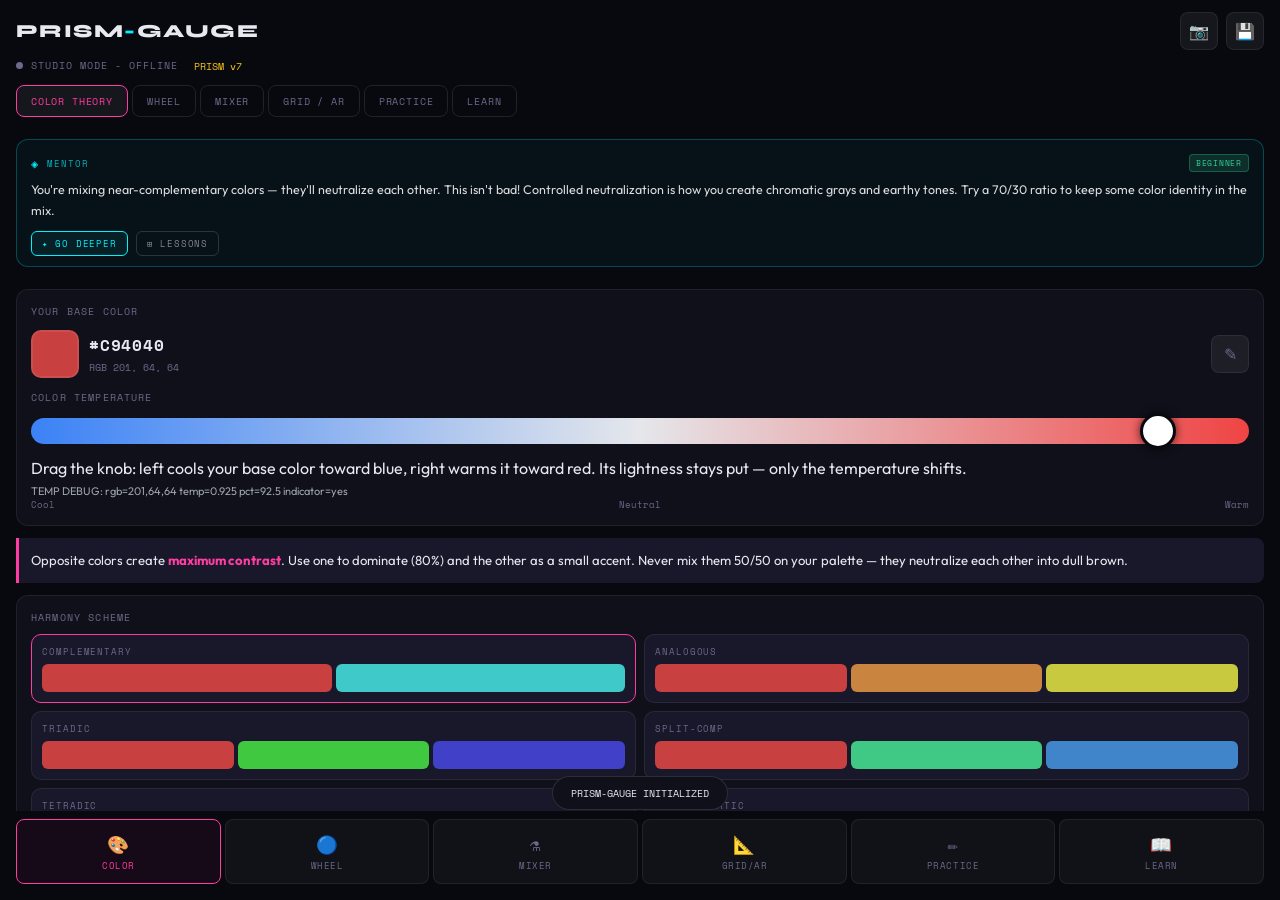
==== commit 37b25973: "Fix version stamp: separate PRISM v7 element so app code cannot overwrite it; offline cache v7" ====
--- a/index.html
+++ b/index.html
@@ -461,6 +461,7 @@
       <div class="status-strip">
         <div class="status-dot" id="status-dot"></div>
         <div id="mode-indicator">STUDIO MODE - OFFLINE</div>
+        <div id="app-version" style="font-family:var(--font-mono);font-size:0.6rem;color:#f5c518;margin-left:8px">PRISM v7</div>
       </div>
       <div class="tab-nav">
         <button class="tab-btn active" data-tab="color">Color Theory</button>
@@ -537,15 +538,33 @@
 
         <!-- Mentor Card (shared instance moves here via JS) -->
         <div class="card" style="align-items:center">
-          <div class="card-title">Interactive Color Wheel - tap to pick</div>
+          <div class="card-title">Interactive Color Wheel - drag to pick</div>
           <canvas id="color-wheel-canvas" width="260" height="260"></canvas>
           <div class="color-info-row" style="margin-top:14px;width:100%">
             <div class="color-swatch-big" id="wheel-swatch"></div>
             <div class="color-values">
               <div class="color-hex" id="wheel-hex">-</div>
-              <div class="color-rgb" id="wheel-rgb">Tap the wheel</div>
+              <div class="color-rgb" id="wheel-rgb">Drag the wheel</div>
             </div>
             <button class="icon-btn" id="set-base-wheel-btn" style="width:auto;padding:0 10px;font-size:0.55rem;font-family:var(--font-mono)">SET BASE</button>
+            <button class="icon-btn" id="wheel-harmony-toggle" style="width:auto;padding:0 10px;font-size:0.55rem;font-family:var(--font-mono)">Hide harmony</button>
+          </div>
+        </div>
+
+        <div class="card" style="width:100%">
+          <div class="card-title">Scheme — dots move in tandem</div>
+          <p class="prac-note">Pick a system, then drag the wheel: every dot rotates with your color, keeping its spacing. The spread slider moves them all in or out together.</p>
+          <div class="prac-row" style="margin-top:8px">
+            <button class="prac-btn wheel-scheme-btn" data-scheme="complementary" type="button">Complementary</button>
+            <button class="prac-btn wheel-scheme-btn" data-scheme="analogous" type="button">Analogous</button>
+            <button class="prac-btn wheel-scheme-btn" data-scheme="triadic" type="button">Triadic</button>
+            <button class="prac-btn wheel-scheme-btn" data-scheme="splitComp" type="button">Split-Comp</button>
+            <button class="prac-btn wheel-scheme-btn" data-scheme="tetradic" type="button">Tetradic</button>
+            <button class="prac-btn wheel-scheme-btn" data-scheme="monochromatic" type="button">Mono</button>
+          </div>
+          <div class="slider-item" style="margin-top:10px">
+            <label><span>Spread — dots in / out (saturation)</span></label>
+            <input type="range" class="prac-slider" id="wheel-spread" min="0" max="100" value="100">
           </div>
         </div>
 
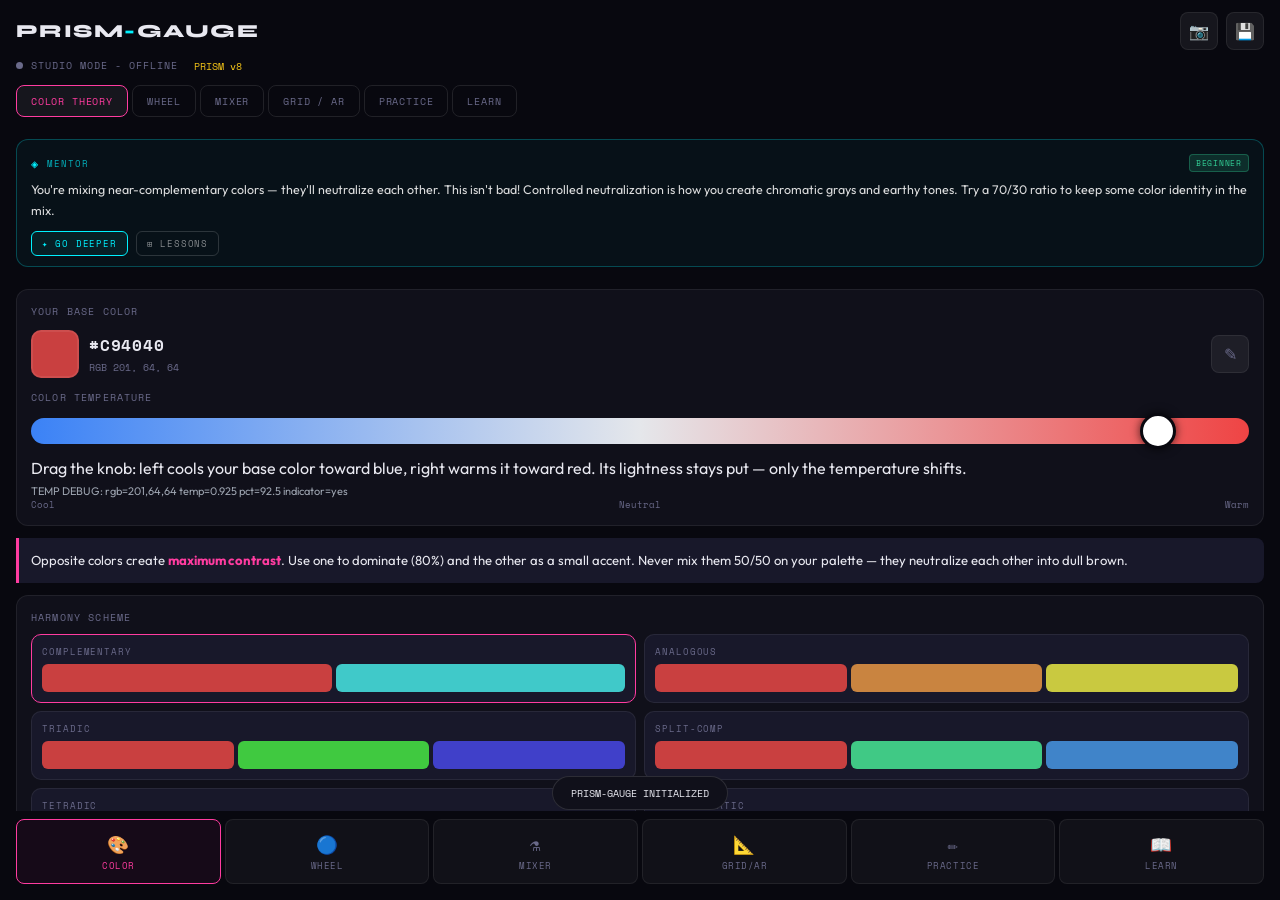
==== commit 145536b4: "Mixer friendliness: how-to steps, Pick A/Pick B buttons, A-to-B slider gradient, plain mix line; cac" ====
--- a/index.html
+++ b/index.html
@@ -461,7 +461,7 @@
       <div class="status-strip">
         <div class="status-dot" id="status-dot"></div>
         <div id="mode-indicator">STUDIO MODE - OFFLINE</div>
-        <div id="app-version" style="font-family:var(--font-mono);font-size:0.6rem;color:#f5c518;margin-left:8px">PRISM v7</div>
+        <div id="app-version" style="font-family:var(--font-mono);font-size:0.6rem;color:#f5c518;margin-left:8px">PRISM v8</div>
       </div>
       <div class="tab-nav">
         <button class="tab-btn active" data-tab="color">Color Theory</button>
@@ -593,17 +593,32 @@
 
         <div class="card">
           <div class="card-title">Mix Two Colors - like real paint</div>
+          <details class="prac-help" open>
+            <summary>How to use this — tap to hide</summary>
+            <ol style="margin:6px 0 0 18px;font-size:0.85rem;line-height:1.5">
+              <li><strong>Tap Pick A</strong>, choose your first color, then <strong>Pick B</strong> for the second.</li>
+              <li><strong>Slide the bar</strong>: left = more of A, right = more of B. The bar itself shades from A to B so you can see the direction.</li>
+              <li>The big swatch below is your mixed paint. <strong>Set as Base</strong> makes it your working color everywhere else in the app.</li>
+            </ol>
+          </details>
           <div class="mixer-targets">
             <div class="mix-input" id="mix-a-swatch"><label>COLOR A</label></div>
             <div class="mix-plus">+</div>
             <div class="mix-input" id="mix-b-swatch"><label>COLOR B</label></div>
           </div>
+          <div class="prac-row" style="margin-top:8px">
+            <button class="prac-btn" id="mix-pick-a-btn" type="button">Pick A</button>
+            <button class="prac-btn" id="mix-pick-b-btn" type="button">Pick B</button>
+          </div>
           <div class="ratio-slider-wrap">
             <div class="ratio-label">
+              <span>◀ More A</span>
               <span id="ratio-a-label">A 50%</span>
               <span id="ratio-b-label">B 50%</span>
+              <span>More B ▶</span>
             </div>
             <input type="range" id="mix-ratio" min="0" max="100" value="50">
+            <p class="prac-note" id="mix-plain-line" style="margin-top:6px">Half A, half B.</p>
           </div>
           <div class="mix-result">
             <div class="mix-result-swatch" id="mix-result-swatch"></div>
@@ -1022,6 +1037,7 @@
 <script src="js/learn.js"></script>
 <script src="js/app.js?v=mentor1"></script>
 <script src="js/temp-slider.js"></script>
+<script src="js/mixer-help.js"></script>
 <script>
   // Offline: register the service worker immediately (not on window load),
   // so Chrome's install check sees an active worker on the second visit
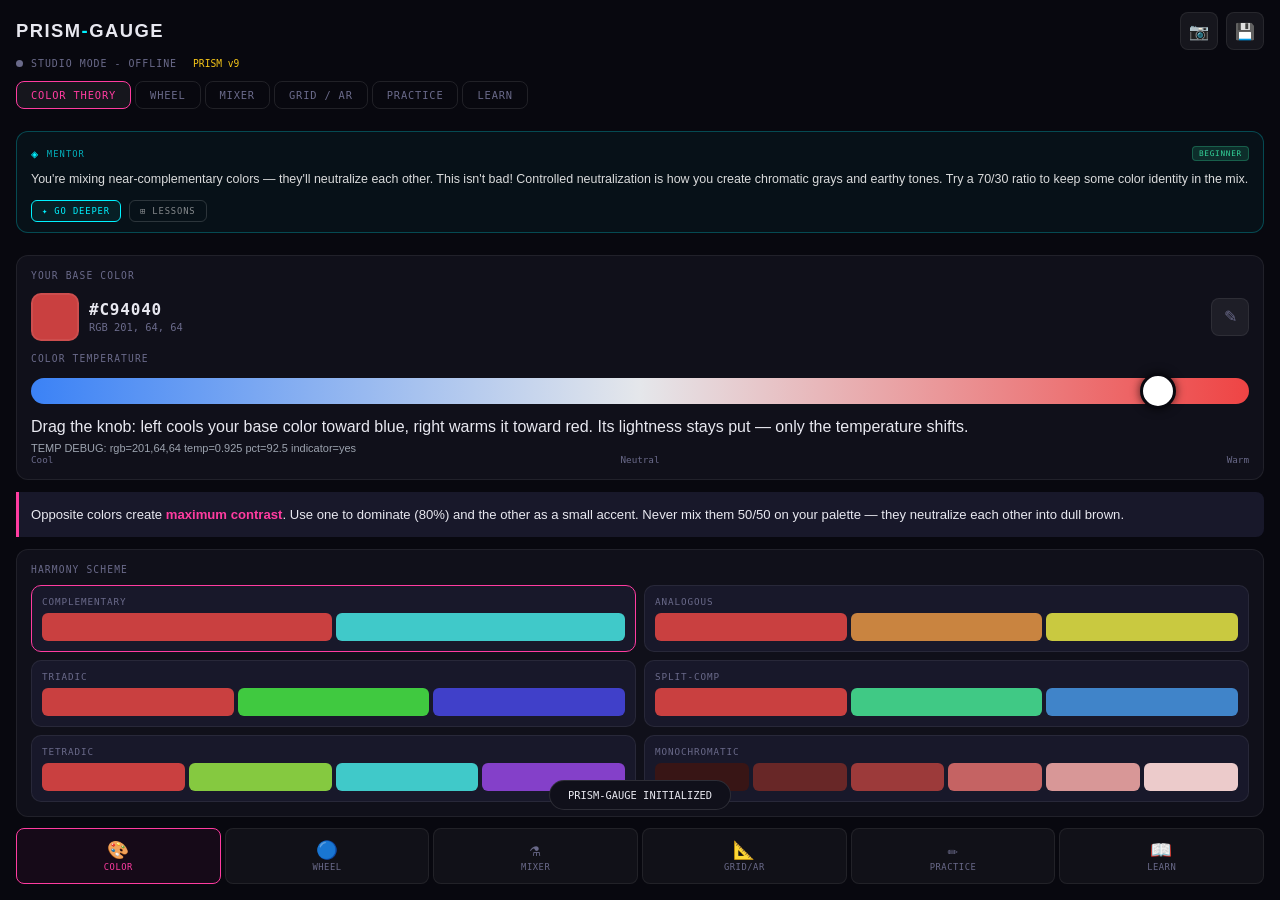
==== commit f9832927: "Add files via upload" ====
--- a/index.html
+++ b/index.html
@@ -9,8 +9,9 @@
   <link rel="manifest" href="manifest.webmanifest">
   <link rel="icon" type="image/png" href="icons/icon-192.png">
   <link rel="apple-touch-icon" href="icons/icon-192.png">
-  <link rel="preconnect" href="https://fonts.googleapis.com">
-  <link href="https://fonts.googleapis.com/css2?family=Syne:wght@400;700;800&family=Space+Mono:ital,wght@0,400;0,700;1,400&family=Outfit:wght@300;400;600&display=swap" rel="stylesheet">
+  <!-- No web fonts, no CDN: every font is a system font (see tokens.css),
+       so the app looks the same offline as it does on Wi-Fi. A web-font
+       link is exactly what broke offline use before. -->
   <!-- No three.js: it was loaded from a CDN but never used anywhere in the
        app, and a CDN script is exactly what would break offline use. -->
   <link rel="stylesheet" href="css/tokens.css">
@@ -18,6 +19,7 @@
   <link rel="stylesheet" href="css/components.css?v=tempvisible2">
   <link rel="stylesheet" href="css/practice.css">
   <link rel="stylesheet" href="css/learn.css">
+  <link rel="stylesheet" href="css/palette.css">
 
 <style>
 .temp-bar {
@@ -461,7 +463,7 @@
       <div class="status-strip">
         <div class="status-dot" id="status-dot"></div>
         <div id="mode-indicator">STUDIO MODE - OFFLINE</div>
-        <div id="app-version" style="font-family:var(--font-mono);font-size:0.6rem;color:#f5c518;margin-left:8px">PRISM v8</div>
+        <div id="app-version" style="font-family:var(--font-mono);font-size:0.6rem;color:#f5c518;margin-left:8px">PRISM v9</div>
       </div>
       <div class="tab-nav">
         <button class="tab-btn active" data-tab="color">Color Theory</button>
@@ -531,6 +533,72 @@
           <div id="saved-list"></div>
         </div>
 
+        <!-- ── PALETTE STUDIO (F2) ─────────────────────────── -->
+        <div class="card" id="palette-studio-card">
+          <div class="card-title">Palette Studio — up to six colors</div>
+          <p class="prac-note">Tap a color to see its codes. Change one with the picker. Lock the ones you want to keep, then pick a wheel rule to rebuild the rest from the first color.</p>
+          <div class="pg-studio-slots" id="pg-studio-slots"></div>
+          <div class="prac-row" style="margin-top:10px">
+            <label class="prac-note" style="display:flex;align-items:center;gap:8px">Colors
+              <select class="prac-select" id="pg-studio-count" aria-label="Number of colors">
+                <option value="2">2</option>
+                <option value="3">3</option>
+                <option value="4">4</option>
+                <option value="5" selected>5</option>
+                <option value="6">6</option>
+              </select>
+            </label>
+          </div>
+          <div class="prac-row" style="margin-top:8px" id="pg-harmony-btns">
+            <button class="prac-btn pg-harmony-btn" data-scheme="complementary" type="button">Complementary</button>
+            <button class="prac-btn pg-harmony-btn" data-scheme="analogous" type="button">Analogous</button>
+            <button class="prac-btn pg-harmony-btn" data-scheme="triadic" type="button">Triadic</button>
+            <button class="prac-btn pg-harmony-btn" data-scheme="splitComp" type="button">Split-Comp</button>
+            <button class="prac-btn pg-harmony-btn" data-scheme="tetradic" type="button">Tetradic</button>
+            <button class="prac-btn pg-harmony-btn" data-scheme="monochromatic" type="button">Mono</button>
+          </div>
+          <div class="prac-row" style="margin-top:10px">
+            <button class="prac-btn" id="pg-studio-apply" type="button">Use as active palette</button>
+            <button class="prac-btn" id="pg-studio-save" type="button">Save to gallery</button>
+          </div>
+        </div>
+
+        <!-- ── FROM A PHOTO (F1) ───────────────────────────── -->
+        <div class="card" id="pg-extract-card">
+          <div class="card-title">Pull a palette from a photo</div>
+          <p class="prac-note">Pick a photo from your phone. The colors come out of it right here on your device — nothing is uploaded anywhere.</p>
+          <div class="prac-row">
+            <button class="prac-btn" id="pg-photo-btn" type="button">📷 Choose a photo</button>
+            <input type="file" id="pg-photo-input" class="prac-file" accept="image/*" style="position:absolute;width:1px;height:1px;opacity:0;overflow:hidden">
+            <label class="prac-note" style="display:flex;align-items:center;gap:8px">Colors
+              <select class="prac-select" id="pg-extract-count" aria-label="Number of colors to pull">
+                <option value="4">4</option>
+                <option value="5">5</option>
+                <option value="6" selected>6</option>
+              </select>
+            </label>
+          </div>
+          <div class="pg-extract-preview" id="pg-extract-preview" style="display:none">
+            <img id="pg-extract-img" alt="Your photo">
+            <div class="pg-extract-swatches" id="pg-extract-swatches"></div>
+            <p class="prac-note">Tap a color to make it your base color. Or load the whole set into the Palette Studio.</p>
+            <div class="prac-row"><button class="prac-btn" id="pg-extract-use" type="button">Use these in the Studio</button></div>
+          </div>
+        </div>
+
+        <!-- ── COLOR CODES (F3) ────────────────────────────── -->
+        <div class="card" id="pg-codes-card">
+          <div class="card-title">Color codes — tap a value to copy</div>
+          <div class="pg-codes-row">
+            <div class="pg-codes-swatch" id="pg-codes-swatch"></div>
+            <div class="pg-codes-name" id="pg-codes-name">Base color</div>
+          </div>
+          <button class="pg-code-line" id="pg-code-hex" type="button"><span>HEX</span><span id="pg-code-hex-val">#C94040</span></button>
+          <button class="pg-code-line" id="pg-code-rgb" type="button"><span>RGB</span><span id="pg-code-rgb-val">201, 64, 64</span></button>
+          <button class="pg-code-line" id="pg-code-lab" type="button"><span>LAB</span><span id="pg-code-lab-val">L 42.1, a 52.3, b 31.8</span></button>
+          <p class="prac-note">Tap any color in the app — a palette chip, a photo color, a studio slot — and its codes show up here.</p>
+        </div>
+
       </div>
 
       <!-- ── WHEEL TAB ─────────────────────────────────────── -->
@@ -540,6 +608,7 @@
         <div class="card" style="align-items:center">
           <div class="card-title">Interactive Color Wheel - drag to pick</div>
           <canvas id="color-wheel-canvas" width="260" height="260"></canvas>
+          <p class="prac-note" style="margin-top:10px">Drag anywhere to pick your base color. The <strong>A</strong> and <strong>B</strong> markers are your two mix colors — put a finger on one and drag it anywhere on the wheel, it stays where you leave it.</p>
           <div class="color-info-row" style="margin-top:14px;width:100%">
             <div class="color-swatch-big" id="wheel-swatch"></div>
             <div class="color-values">
@@ -1038,6 +1107,8 @@
 <script src="js/app.js?v=mentor1"></script>
 <script src="js/temp-slider.js"></script>
 <script src="js/mixer-help.js"></script>
+<script src="js/extract.js"></script>
+<script src="js/palette.js"></script>
 <script>
   // Offline: register the service worker immediately (not on window load),
   // so Chrome's install check sees an active worker on the second visit
